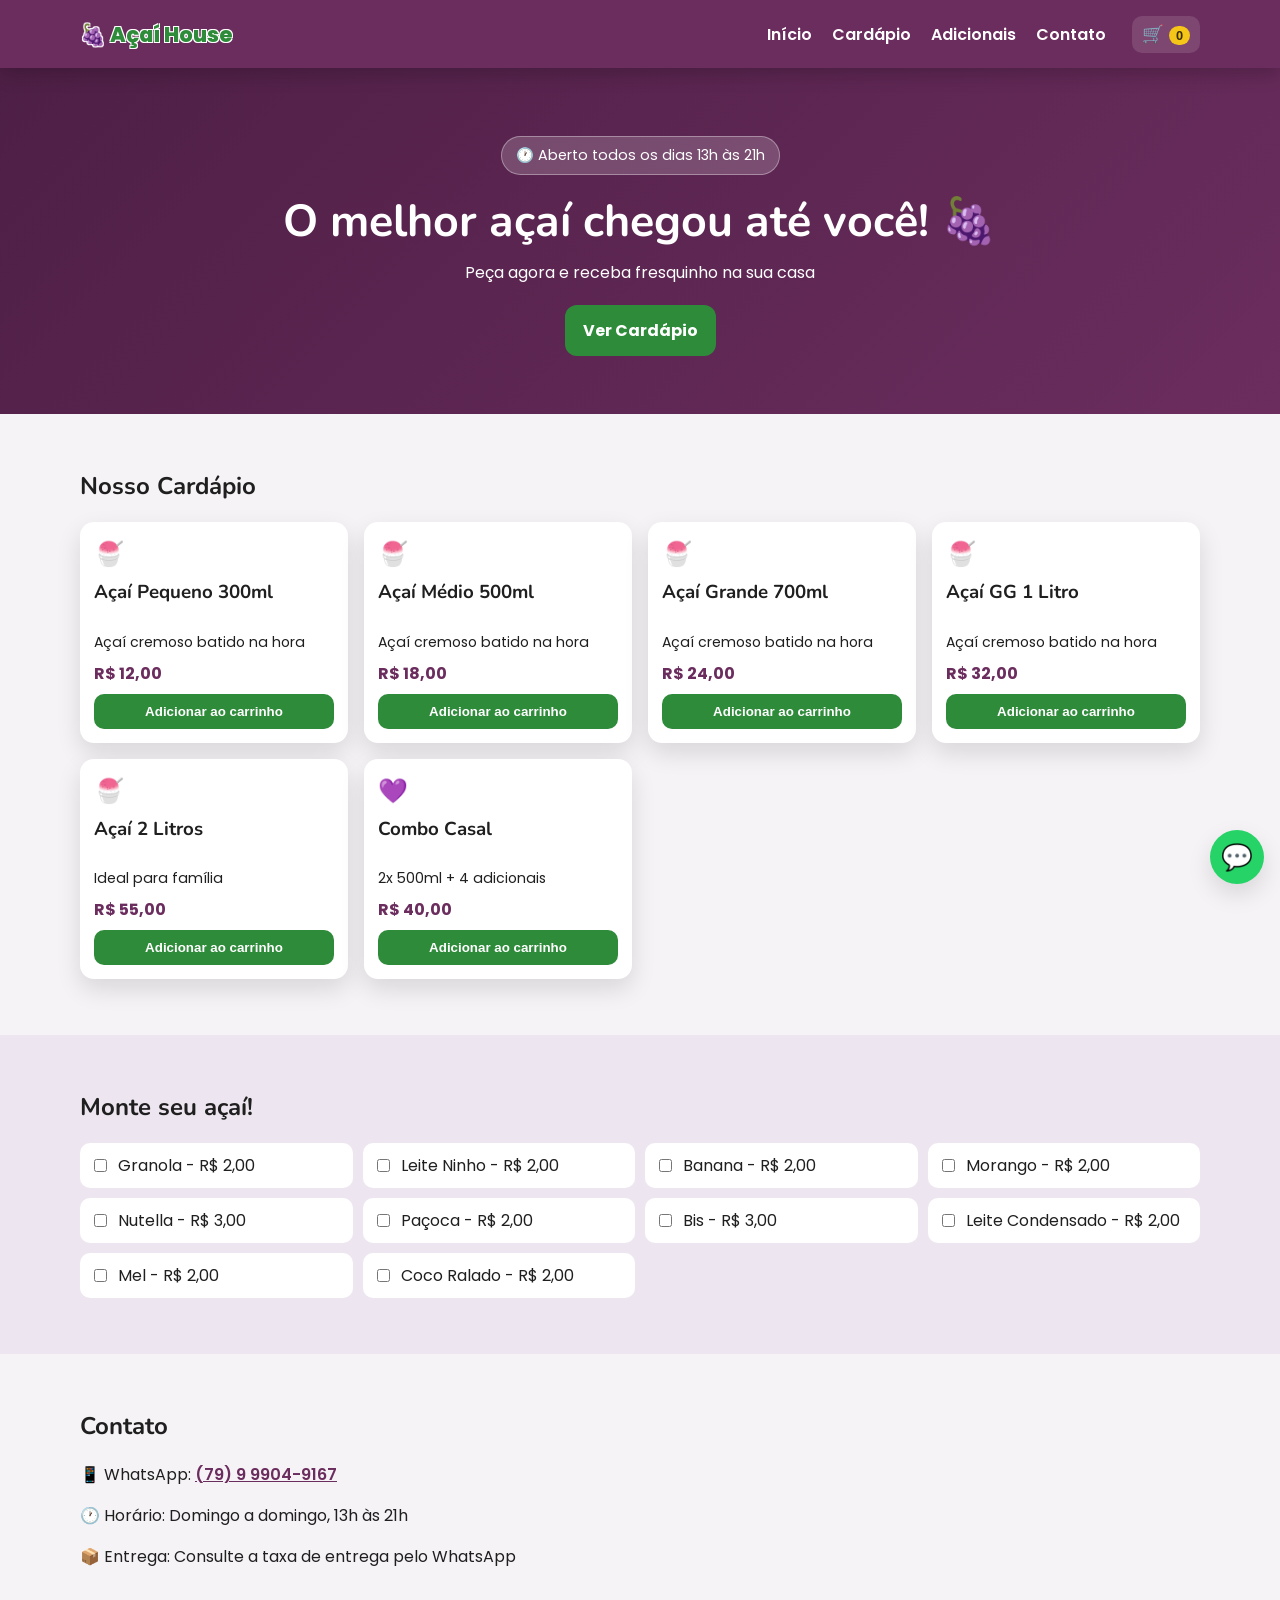
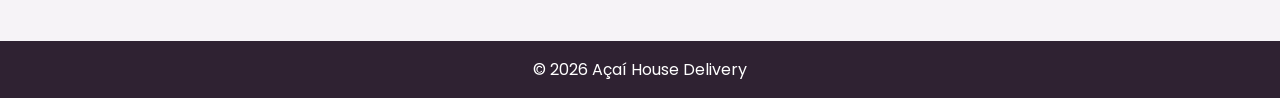
==== index.html @ a1fa8d66 "feat: criar site delivery completo da Açaí House Agent-Logs-Url: https://github.com/ejsnasc-tech/a-a" ====
<!DOCTYPE html>
<html lang="pt-BR">
  <head>
    <meta charset="UTF-8" />
    <meta name="viewport" content="width=device-width, initial-scale=1.0" />
    <title>Açaí House Delivery</title>
    <meta
      name="description"
      content="Peça seu açaí na Açaí House Delivery e receba fresquinho na sua casa."
    />
    <link rel="preconnect" href="https://fonts.googleapis.com" />
    <link rel="preconnect" href="https://fonts.gstatic.com" crossorigin />
    <link
      href="https://fonts.googleapis.com/css2?family=Nunito:wght@700;800&family=Poppins:wght@400;500;600;700&display=swap"
      rel="stylesheet"
    />
    <link rel="stylesheet" href="css/style.css" />
  </head>
  <body>
    <header class="site-header">
      <div class="container header-content">
        <a class="logo" href="#inicio">🍇 Açaí House</a>
        <button class="menu-toggle" id="menuToggle" aria-label="Abrir menu">☰</button>
        <nav class="nav" id="mainNav">
          <a href="#inicio">Início</a>
          <a href="#cardapio">Cardápio</a>
          <a href="#adicionais">Adicionais</a>
          <a href="#contato">Contato</a>
        </nav>
        <button class="cart-trigger" id="openCart" aria-label="Abrir carrinho">
          🛒 <span id="cartCount">0</span>
        </button>
      </div>
    </header>

    <main>
      <section class="hero" id="inicio">
        <div class="container hero-content">
          <span class="badge">🕐 Aberto todos os dias 13h às 21h</span>
          <h1>O melhor açaí chegou até você! 🍇</h1>
          <p>Peça agora e receba fresquinho na sua casa</p>
          <a href="#cardapio" class="btn btn-cta">Ver Cardápio</a>
        </div>
      </section>

      <section class="section" id="cardapio">
        <div class="container">
          <h2>Nosso Cardápio</h2>
          <div class="product-grid" id="productGrid"></div>
        </div>
      </section>

      <section class="section extras-section" id="adicionais">
        <div class="container">
          <h2>Monte seu açaí!</h2>
          <div class="extras-grid" id="extrasGrid"></div>
        </div>
      </section>

      <section class="section contact" id="contato">
        <div class="container">
          <h2>Contato</h2>
          <p>📱 WhatsApp: <a href="https://wa.me/5579999049167" target="_blank" rel="noopener">(79) 9 9904-9167</a></p>
          <p>🕐 Horário: Domingo a domingo, 13h às 21h</p>
          <p>📦 Entrega: Consulte a taxa de entrega pelo WhatsApp</p>
        </div>
      </section>
    </main>

    <footer class="site-footer">© 2026 Açaí House Delivery</footer>

    <a
      class="whatsapp-float"
      href="https://wa.me/5579999049167"
      target="_blank"
      rel="noopener"
      aria-label="Falar no WhatsApp"
      >💬</a
    >

    <div class="cart-overlay" id="cartOverlay"></div>
    <aside class="cart-drawer" id="cartDrawer" aria-label="Carrinho de compras">
      <div class="cart-header">
        <h3>Seu carrinho</h3>
        <button id="closeCart" aria-label="Fechar carrinho">✕</button>
      </div>
      <div class="cart-items" id="cartItems"></div>
      <div class="cart-footer">
        <p class="cart-total">Total: <strong id="cartTotal">R$ 0,00</strong></p>
        <label for="orderNotes">Observações do pedido</label>
        <textarea id="orderNotes" rows="3" placeholder="Ex: sem granola"></textarea>
        <button class="btn btn-cta" id="orderButton">Fazer Pedido pelo WhatsApp</button>
      </div>
    </aside>

    <script src="js/cart.js"></script>
  </body>
</html>
---- css/style.css ----
:root {
  --purple: #6b2d5e;
  --green: #2e8b3a;
  --gold: #f5c518;
  --white: #ffffff;
  --bg: #f6f3f7;
  --text: #1f1f1f;
  --radius: 14px;
  --shadow: 0 10px 24px rgba(0, 0, 0, 0.12);
}

* {
  box-sizing: border-box;
}

html {
  scroll-behavior: smooth;
}

body {
  margin: 0;
  font-family: "Poppins", sans-serif;
  color: var(--text);
  background: var(--bg);
}

h1,
h2,
h3 {
  font-family: "Nunito", sans-serif;
  margin-top: 0;
}

.container {
  width: min(1120px, 92%);
  margin: 0 auto;
}

.site-header {
  position: fixed;
  inset: 0 0 auto;
  z-index: 1000;
  background: var(--purple);
  box-shadow: 0 6px 18px rgba(0, 0, 0, 0.2);
}

.header-content {
  min-height: 68px;
  display: flex;
  align-items: center;
  gap: 12px;
}

.logo {
  color: var(--green);
  text-decoration: none;
  font-weight: 800;
  font-size: 1.3rem;
  text-shadow: -1px -1px 0 var(--white), 1px -1px 0 var(--white), -1px 1px 0 var(--white),
    1px 1px 0 var(--white);
}

.menu-toggle,
.cart-trigger,
#closeCart {
  border: 0;
  border-radius: 10px;
  background: transparent;
  color: var(--white);
  font-size: 1.1rem;
  cursor: pointer;
}

.menu-toggle {
  margin-left: auto;
}

.nav {
  position: absolute;
  left: 0;
  right: 0;
  top: 100%;
  background: var(--purple);
  display: none;
  flex-direction: column;
  padding: 10px 4%;
  gap: 10px;
}

.nav.open {
  display: flex;
}

.nav a {
  color: var(--white);
  text-decoration: none;
  font-weight: 600;
}

.cart-trigger {
  margin-left: 8px;
  background: rgba(255, 255, 255, 0.12);
  padding: 8px 10px;
}

#cartCount {
  background: var(--gold);
  color: #3a2c00;
  border-radius: 999px;
  padding: 2px 7px;
  font-size: 0.8rem;
  font-weight: 700;
}

#cartCount.bump {
  animation: bump 0.3s ease;
}

main {
  padding-top: 68px;
}

.hero {
  background: linear-gradient(135deg, #4e1f46, var(--purple));
  color: var(--white);
  padding: 68px 0 58px;
}

.hero-content {
  text-align: center;
}

.badge {
  display: inline-block;
  background: rgba(255, 255, 255, 0.18);
  border: 1px solid rgba(255, 255, 255, 0.35);
  border-radius: 999px;
  padding: 8px 14px;
  font-size: 0.9rem;
}

.hero h1 {
  font-size: clamp(1.9rem, 5vw, 2.8rem);
  margin: 16px 0 8px;
}

.hero p {
  margin: 0 0 20px;
}

.btn {
  border: 0;
  border-radius: 12px;
  font-weight: 700;
  text-decoration: none;
  cursor: pointer;
}

.btn-cta {
  background: var(--green);
  color: var(--white);
  display: inline-block;
  padding: 13px 18px;
  transition: transform 0.2s ease, filter 0.2s ease;
}

.btn-cta:hover {
  transform: translateY(-2px);
  filter: brightness(1.08);
}

.section {
  padding: 56px 0;
}

.section h2 {
  margin-bottom: 20px;
}

.product-grid {
  display: grid;
  grid-template-columns: repeat(2, minmax(0, 1fr));
  gap: 12px;
}

.product-card {
  background: var(--white);
  border-radius: var(--radius);
  box-shadow: var(--shadow);
  padding: 14px;
  display: grid;
  gap: 8px;
  transition: transform 0.25s ease;
}

.product-card:hover {
  transform: translateY(-4px);
}

.product-emoji {
  font-size: 1.5rem;
}

.product-card p {
  margin: 0;
  font-size: 0.88rem;
}

.product-price {
  font-weight: 700;
  color: var(--purple);
}

.add-btn {
  width: 100%;
  padding: 10px;
  background: var(--green);
  color: var(--white);
  border: 0;
  border-radius: 10px;
  font-weight: 700;
  cursor: pointer;
}

.add-btn.added {
  animation: pulse 0.35s ease;
}

.extras-section {
  background: #ede5ef;
}

.extras-grid {
  display: grid;
  grid-template-columns: repeat(2, minmax(0, 1fr));
  gap: 10px;
}

.extra-item {
  display: flex;
  align-items: center;
  gap: 8px;
  background: var(--white);
  border-radius: 10px;
  padding: 10px;
}

.extra-item input {
  accent-color: var(--green);
}

.contact a {
  color: var(--purple);
  font-weight: 600;
}

.site-footer {
  text-align: center;
  background: #2f2232;
  color: var(--white);
  padding: 16px;
}

.whatsapp-float {
  position: fixed;
  right: 16px;
  bottom: 16px;
  width: 54px;
  height: 54px;
  border-radius: 50%;
  background: #25d366;
  color: var(--white);
  text-decoration: none;
  display: grid;
  place-content: center;
  font-size: 1.6rem;
  box-shadow: var(--shadow);
  z-index: 900;
}

.cart-overlay {
  position: fixed;
  inset: 0;
  background: rgba(0, 0, 0, 0.45);
  opacity: 0;
  visibility: hidden;
  transition: opacity 0.3s ease;
  z-index: 1100;
}

.cart-drawer {
  position: fixed;
  top: 0;
  right: 0;
  height: 100vh;
  width: min(420px, 92vw);
  background: var(--white);
  transform: translateX(100%);
  transition: transform 0.32s ease;
  z-index: 1200;
  display: grid;
  grid-template-rows: auto 1fr auto;
}

.cart-drawer.open {
  transform: translateX(0);
}

.cart-overlay.open {
  opacity: 1;
  visibility: visible;
}

.cart-header {
  display: flex;
  justify-content: space-between;
  align-items: center;
  background: var(--purple);
  color: var(--white);
  padding: 14px;
}

#closeCart {
  padding: 6px;
}

.cart-items {
  padding: 12px;
  overflow: auto;
  display: grid;
  gap: 8px;
}

.cart-item {
  border: 1px solid #e4dde7;
  border-radius: 10px;
  padding: 10px;
}

.cart-item-head {
  display: flex;
  justify-content: space-between;
  gap: 8px;
}

.item-controls {
  display: flex;
  align-items: center;
  gap: 8px;
  margin-top: 8px;
}

.item-controls button,
.remove-btn {
  border: 0;
  border-radius: 8px;
  background: #efeff3;
  padding: 4px 8px;
  cursor: pointer;
}

.remove-btn {
  color: #8a1128;
}

.cart-footer {
  border-top: 1px solid #ece7ef;
  padding: 12px;
  display: grid;
  gap: 10px;
}

.cart-footer label {
  font-size: 0.9rem;
  font-weight: 600;
}

.cart-footer textarea {
  width: 100%;
  border: 1px solid #d8cbdc;
  border-radius: 10px;
  padding: 10px;
  font-family: inherit;
}

.empty-cart {
  color: #605468;
}

@keyframes pulse {
  0% {
    transform: scale(1);
  }
  50% {
    transform: scale(1.05);
  }
  100% {
    transform: scale(1);
  }
}

@keyframes bump {
  0%,
  100% {
    transform: scale(1);
  }
  50% {
    transform: scale(1.18);
  }
}

@media (min-width: 768px) {
  .menu-toggle {
    display: none;
  }

  .nav {
    position: static;
    display: flex;
    flex-direction: row;
    gap: 20px;
    margin-left: auto;
    padding: 0;
    background: transparent;
  }

  .cart-trigger {
    margin-left: 14px;
  }

  .product-grid {
    grid-template-columns: repeat(3, minmax(0, 1fr));
    gap: 16px;
  }

  .extras-grid {
    grid-template-columns: repeat(4, minmax(0, 1fr));
  }
}

@media (min-width: 1024px) {
  .product-grid {
    grid-template-columns: repeat(4, minmax(0, 1fr));
  }
}
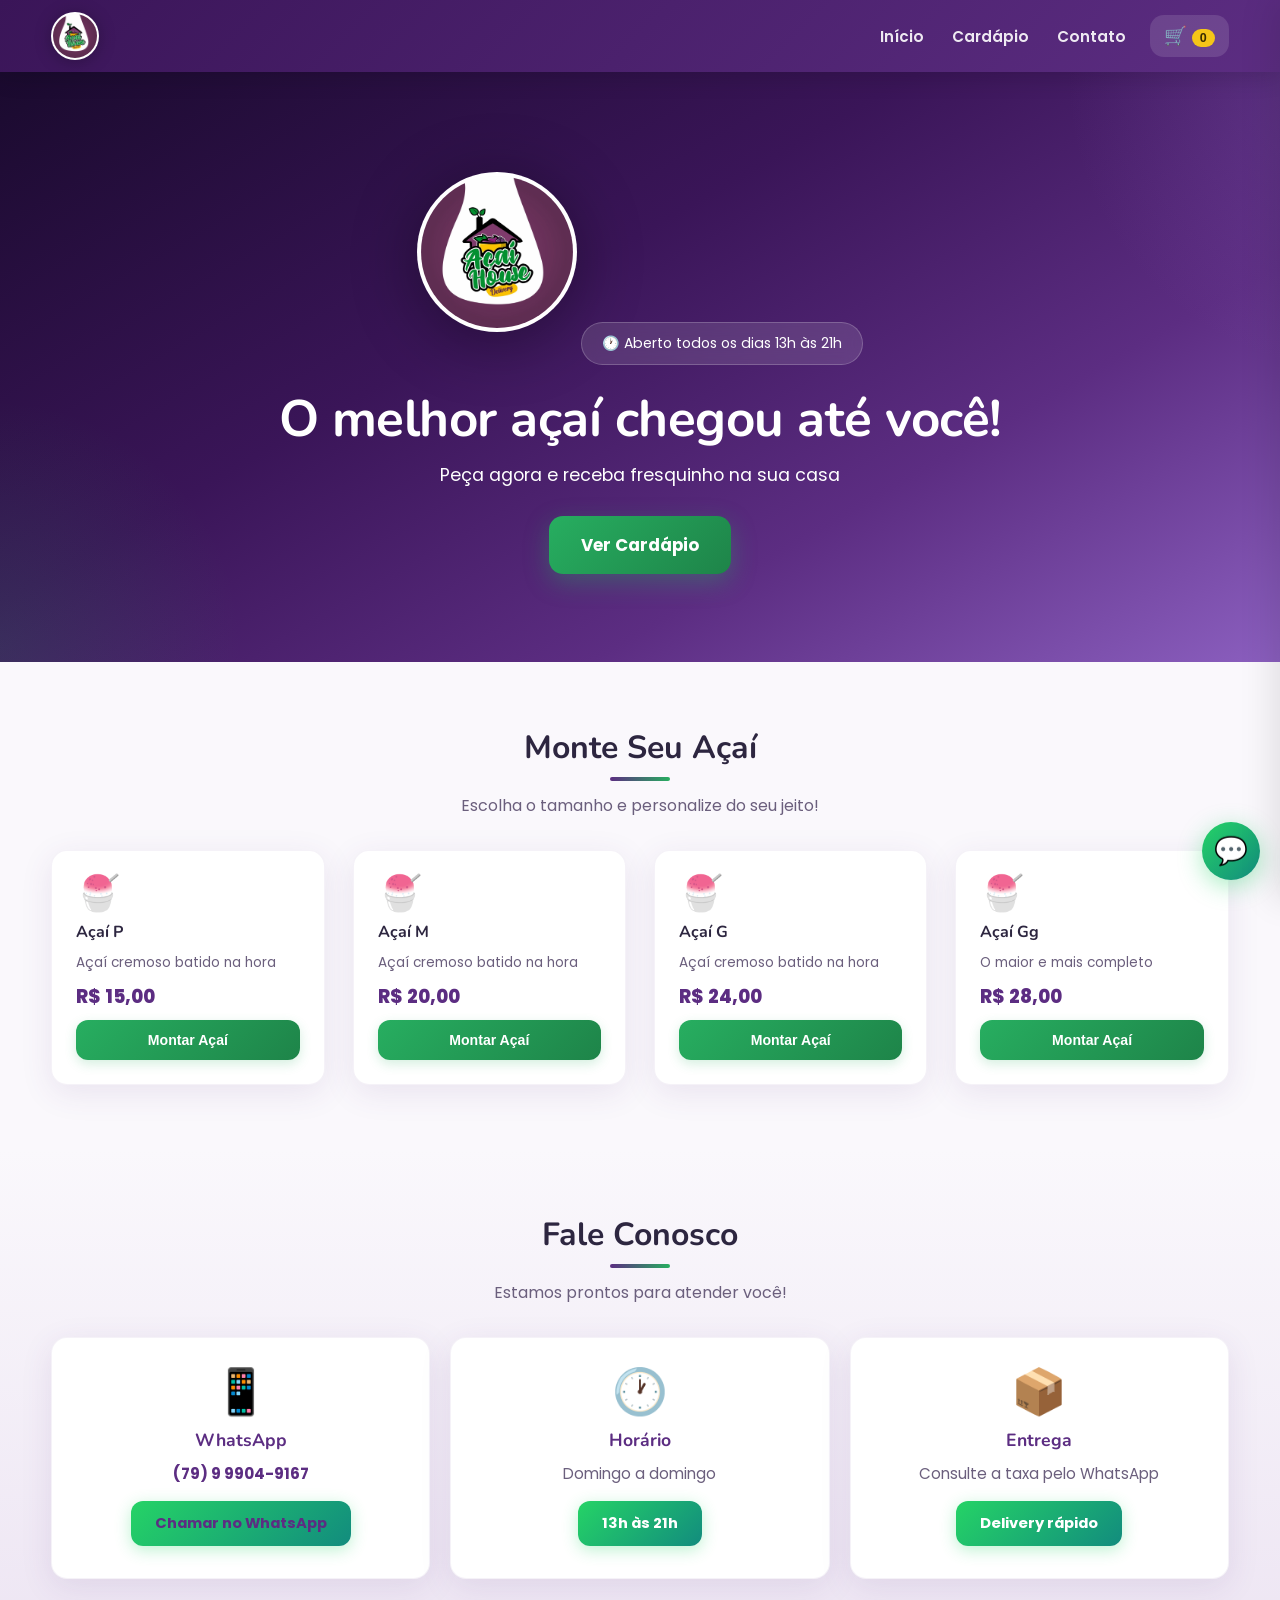
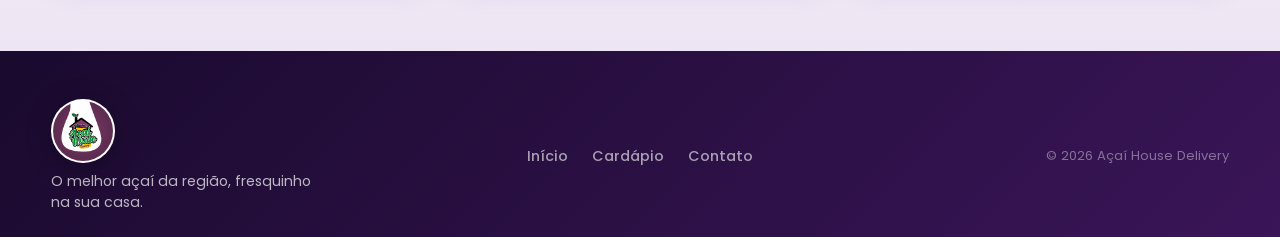
==== commit 30d7df25: "melhorias" ====
--- a/index.html
+++ b/index.html
@@ -19,12 +19,11 @@
   <body>
     <header class="site-header">
       <div class="container header-content">
-        <a class="logo" href="#inicio">🍇 Açaí House</a>
+        <a class="logo" href="#inicio"><img src="img/logo.jpg" alt="Açaí House Delivery" class="logo-img" /></a>
         <button class="menu-toggle" id="menuToggle" aria-label="Abrir menu">☰</button>
         <nav class="nav" id="mainNav">
           <a href="#inicio">Início</a>
           <a href="#cardapio">Cardápio</a>
-          <a href="#adicionais">Adicionais</a>
           <a href="#contato">Contato</a>
         </nav>
         <button class="cart-trigger" id="openCart" aria-label="Abrir carrinho">
@@ -36,8 +35,9 @@
     <main>
       <section class="hero" id="inicio">
         <div class="container hero-content">
-          <span class="badge">🕐 Aberto todos os dias 13h às 21h</span>
-          <h1>O melhor açaí chegou até você! 🍇</h1>
+          <img src="img/logo.jpg" alt="Açaí House Delivery" class="hero-logo" />
+          <span class="badge" id="heroBadge">🕐 Aberto todos os dias 13h às 21h</span>
+          <h1>O melhor açaí chegou até você!</h1>
           <p>Peça agora e receba fresquinho na sua casa</p>
           <a href="#cardapio" class="btn btn-cta">Ver Cardápio</a>
         </div>
@@ -45,32 +45,59 @@
 
       <section class="section" id="cardapio">
         <div class="container">
-          <h2>Nosso Cardápio</h2>
+          <h2>Monte Seu Açaí</h2>
+          <p class="section-subtitle">Escolha o tamanho e personalize do seu jeito!</p>
           <div class="product-grid" id="productGrid"></div>
-        </div>
-      </section>
-
-      <section class="section extras-section" id="adicionais">
-        <div class="container">
-          <h2>Monte seu açaí!</h2>
-          <div class="extras-grid" id="extrasGrid"></div>
         </div>
       </section>
 
       <section class="section contact" id="contato">
         <div class="container">
-          <h2>Contato</h2>
-          <p>📱 WhatsApp: <a href="https://wa.me/5579999049167" target="_blank" rel="noopener">(79) 9 9904-9167</a></p>
-          <p>🕐 Horário: Domingo a domingo, 13h às 21h</p>
-          <p>📦 Entrega: Consulte a taxa de entrega pelo WhatsApp</p>
+          <h2>Fale Conosco</h2>
+          <p class="section-subtitle">Estamos prontos para atender você!</p>
+
+          <div class="contact-grid">
+            <div class="contact-card">
+              <div class="contact-icon">📱</div>
+              <h3>WhatsApp</h3>
+              <p id="contactWhatsapp"><a href="https://wa.me/5579999049167" target="_blank" rel="noopener">(79) 9 9904-9167</a></p>
+              <a href="https://wa.me/5579999049167" target="_blank" rel="noopener" class="btn btn-whatsapp" id="contactWaBtn">Chamar no WhatsApp</a>
+            </div>
+            <div class="contact-card">
+              <div class="contact-icon">🕐</div>
+              <h3>Horário</h3>
+              <p id="contactHorario">Domingo a domingo</p>
+              <span class="contact-highlight" id="contactHorarioHora">13h às 21h</span>
+            </div>
+            <div class="contact-card">
+              <div class="contact-icon">📦</div>
+              <h3>Entrega</h3>
+              <p>Consulte a taxa pelo WhatsApp</p>
+              <span class="contact-highlight">Delivery rápido</span>
+            </div>
+          </div>
         </div>
       </section>
     </main>
 
-    <footer class="site-footer">© 2026 Açaí House Delivery</footer>
+    <footer class="site-footer">
+      <div class="container footer-content">
+        <div class="footer-brand">
+          <img src="img/logo.jpg" alt="Açaí House Delivery" class="footer-logo-img" />
+          <p>O melhor açaí da região, fresquinho na sua casa.</p>
+        </div>
+        <div class="footer-links">
+          <a href="#inicio">Início</a>
+          <a href="#cardapio">Cardápio</a>
+          <a href="#contato">Contato</a>
+        </div>
+        <div class="footer-copy">© 2026 Açaí House Delivery</div>
+      </div>
+    </footer>
 
     <a
       class="whatsapp-float"
+      id="whatsappFloat"
       href="https://wa.me/5579999049167"
       target="_blank"
       rel="noopener"
@@ -79,6 +106,21 @@
     >
 
     <div class="cart-overlay" id="cartOverlay"></div>
+
+    <!-- Modal de Personalização -->
+    <div class="custom-overlay" id="customOverlay"></div>
+    <div class="custom-modal" id="customModal">
+      <div class="modal-header">
+        <h3 id="modalTitle">Montar Açaí</h3>
+        <button id="modalClose" aria-label="Fechar">✕</button>
+      </div>
+      <div class="modal-body" id="modalBody"></div>
+      <div class="modal-footer">
+        <p class="modal-total-line">Total: <strong id="modalTotal">R$ 0,00</strong></p>
+        <button class="btn btn-cta modal-add-btn" id="modalAddBtn">Adicionar ao Carrinho</button>
+      </div>
+    </div>
+
     <aside class="cart-drawer" id="cartDrawer" aria-label="Carrinho de compras">
       <div class="cart-header">
         <h3>Seu carrinho</h3>
--- a/css/style.css
+++ b/css/style.css
@@ -1,12 +1,19 @@
 :root {
-  --purple: #6b2d5e;
-  --green: #2e8b3a;
+  --purple: #5c2d82;
+  --purple-dark: #3a1558;
+  --purple-light: #8b5fbf;
+  --green: #27ae60;
+  --green-dark: #1e8449;
   --gold: #f5c518;
   --white: #ffffff;
-  --bg: #f6f3f7;
-  --text: #1f1f1f;
-  --radius: 14px;
-  --shadow: 0 10px 24px rgba(0, 0, 0, 0.12);
+  --bg: #faf8fc;
+  --text: #2d2640;
+  --text-light: #6b5f7d;
+  --radius: 16px;
+  --radius-lg: 24px;
+  --shadow: 0 8px 32px rgba(92, 45, 130, 0.10);
+  --shadow-hover: 0 16px 48px rgba(92, 45, 130, 0.18);
+  --transition: 0.3s cubic-bezier(0.4, 0, 0.2, 1);
 }
 
 * {
@@ -22,53 +29,72 @@
   font-family: "Poppins", sans-serif;
   color: var(--text);
   background: var(--bg);
-}
-
-h1,
-h2,
-h3 {
+  -webkit-font-smoothing: antialiased;
+}
+
+h1, h2, h3 {
   font-family: "Nunito", sans-serif;
   margin-top: 0;
 }
 
 .container {
-  width: min(1120px, 92%);
+  width: min(1200px, 92%);
   margin: 0 auto;
 }
 
+/* ═══════════════ HEADER ═══════════════ */
 .site-header {
   position: fixed;
   inset: 0 0 auto;
   z-index: 1000;
-  background: var(--purple);
-  box-shadow: 0 6px 18px rgba(0, 0, 0, 0.2);
+  background: linear-gradient(135deg, var(--purple-dark), var(--purple));
+  backdrop-filter: blur(12px);
+  box-shadow: 0 4px 24px rgba(0, 0, 0, 0.15);
 }
 
 .header-content {
-  min-height: 68px;
-  display: flex;
-  align-items: center;
-  gap: 12px;
+  min-height: 72px;
+  display: flex;
+  align-items: center;
+  gap: 16px;
 }
 
 .logo {
-  color: var(--green);
   text-decoration: none;
-  font-weight: 800;
-  font-size: 1.3rem;
-  text-shadow: -1px -1px 0 var(--white), 1px -1px 0 var(--white), -1px 1px 0 var(--white),
-    1px 1px 0 var(--white);
+  display: flex;
+  align-items: center;
+}
+
+.logo-img {
+  height: 48px;
+  width: 48px;
+  border-radius: 50%;
+  object-fit: cover;
+  filter: drop-shadow(0 2px 8px rgba(0,0,0,0.25));
+  transition: transform var(--transition);
+  background: white;
+  padding: 2px;
+}
+
+.logo-img:hover {
+  transform: scale(1.08);
 }
 
 .menu-toggle,
 .cart-trigger,
 #closeCart {
   border: 0;
-  border-radius: 10px;
+  border-radius: 12px;
   background: transparent;
   color: var(--white);
-  font-size: 1.1rem;
+  font-size: 1.15rem;
   cursor: pointer;
+  transition: background var(--transition);
+}
+
+.menu-toggle:hover,
+.cart-trigger:hover {
+  background: rgba(255, 255, 255, 0.15);
 }
 
 .menu-toggle {
@@ -80,11 +106,12 @@
   left: 0;
   right: 0;
   top: 100%;
-  background: var(--purple);
+  background: var(--purple-dark);
   display: none;
   flex-direction: column;
-  padding: 10px 4%;
-  gap: 10px;
+  padding: 16px 4%;
+  gap: 12px;
+  border-top: 1px solid rgba(255, 255, 255, 0.1);
 }
 
 .nav.open {
@@ -92,23 +119,32 @@
 }
 
 .nav a {
-  color: var(--white);
+  color: rgba(255, 255, 255, 0.9);
   text-decoration: none;
   font-weight: 600;
+  font-size: 0.95rem;
+  padding: 8px 0;
+  transition: color var(--transition);
+}
+
+.nav a:hover {
+  color: var(--gold);
 }
 
 .cart-trigger {
   margin-left: 8px;
   background: rgba(255, 255, 255, 0.12);
-  padding: 8px 10px;
+  padding: 10px 14px;
+  border-radius: 14px;
+  transition: all var(--transition);
 }
 
 #cartCount {
   background: var(--gold);
   color: #3a2c00;
   border-radius: 999px;
-  padding: 2px 7px;
-  font-size: 0.8rem;
+  padding: 2px 8px;
+  font-size: 0.78rem;
   font-weight: 700;
 }
 
@@ -117,174 +153,433 @@
 }
 
 main {
-  padding-top: 68px;
-}
-
+  padding-top: 72px;
+}
+
+/* ═══════════════ HERO ═══════════════ */
 .hero {
-  background: linear-gradient(135deg, #4e1f46, var(--purple));
-  color: var(--white);
-  padding: 68px 0 58px;
+  background: linear-gradient(150deg, #1a0a2e 0%, var(--purple-dark) 40%, var(--purple) 70%, var(--purple-light) 100%);
+  color: var(--white);
+  padding: 80px 0 72px;
+  position: relative;
+  overflow: hidden;
+}
+
+.hero::before {
+  content: '';
+  position: absolute;
+  top: -50%;
+  right: -30%;
+  width: 600px;
+  height: 600px;
+  background: radial-gradient(circle, rgba(139, 95, 191, 0.3) 0%, transparent 70%);
+  border-radius: 50%;
+  pointer-events: none;
+}
+
+.hero::after {
+  content: '';
+  position: absolute;
+  bottom: -40%;
+  left: -20%;
+  width: 500px;
+  height: 500px;
+  background: radial-gradient(circle, rgba(39, 174, 96, 0.15) 0%, transparent 70%);
+  border-radius: 50%;
+  pointer-events: none;
 }
 
 .hero-content {
   text-align: center;
+  position: relative;
+  z-index: 1;
+}
+
+.hero-logo {
+  width: 160px;
+  height: auto;
+  border-radius: 50%;
+  filter: drop-shadow(0 8px 32px rgba(0,0,0,0.35));
+  animation: fadeInDown 0.6s ease;
+  margin-bottom: 16px;
+  background: white;
+  padding: 4px;
+  object-fit: cover;
 }
 
 .badge {
-  display: inline-block;
-  background: rgba(255, 255, 255, 0.18);
-  border: 1px solid rgba(255, 255, 255, 0.35);
+  display: inline-flex;
+  align-items: center;
+  gap: 6px;
+  background: rgba(255, 255, 255, 0.12);
+  border: 1px solid rgba(255, 255, 255, 0.2);
   border-radius: 999px;
-  padding: 8px 14px;
-  font-size: 0.9rem;
+  padding: 10px 20px;
+  font-size: 0.88rem;
+  backdrop-filter: blur(8px);
+  animation: fadeInDown 0.6s ease;
 }
 
 .hero h1 {
-  font-size: clamp(1.9rem, 5vw, 2.8rem);
-  margin: 16px 0 8px;
+  font-size: clamp(2rem, 5.5vw, 3.2rem);
+  margin: 24px 0 12px;
+  line-height: 1.2;
+  letter-spacing: -0.5px;
+  animation: fadeInUp 0.7s ease 0.1s both;
 }
 
 .hero p {
-  margin: 0 0 20px;
+  margin: 0 0 28px;
+  font-size: 1.1rem;
+  opacity: 0.9;
+  animation: fadeInUp 0.7s ease 0.2s both;
 }
 
 .btn {
   border: 0;
-  border-radius: 12px;
+  border-radius: 14px;
   font-weight: 700;
   text-decoration: none;
   cursor: pointer;
+  font-size: 1rem;
 }
 
 .btn-cta {
-  background: var(--green);
-  color: var(--white);
-  display: inline-block;
-  padding: 13px 18px;
-  transition: transform 0.2s ease, filter 0.2s ease;
+  background: linear-gradient(135deg, var(--green), var(--green-dark));
+  color: var(--white);
+  display: inline-flex;
+  align-items: center;
+  gap: 8px;
+  padding: 16px 32px;
+  font-size: 1.05rem;
+  box-shadow: 0 8px 24px rgba(39, 174, 96, 0.35);
+  transition: all var(--transition);
+  animation: fadeInUp 0.7s ease 0.3s both;
 }
 
 .btn-cta:hover {
-  transform: translateY(-2px);
-  filter: brightness(1.08);
-}
-
+  transform: translateY(-3px);
+  box-shadow: 0 12px 32px rgba(39, 174, 96, 0.45);
+  filter: brightness(1.06);
+}
+
+/* ═══════════════ SECTIONS ═══════════════ */
 .section {
-  padding: 56px 0;
+  padding: 64px 0;
 }
 
 .section h2 {
-  margin-bottom: 20px;
-}
-
+  margin-bottom: 32px;
+  font-size: clamp(1.6rem, 3vw, 2rem);
+  text-align: center;
+  position: relative;
+  padding-bottom: 12px;
+}
+
+.section h2::after {
+  content: '';
+  position: absolute;
+  bottom: 0;
+  left: 50%;
+  transform: translateX(-50%);
+  width: 60px;
+  height: 4px;
+  background: linear-gradient(90deg, var(--purple), var(--green));
+  border-radius: 4px;
+}
+
+/* ═══════════════ PRODUCT GRID ═══════════════ */
 .product-grid {
   display: grid;
   grid-template-columns: repeat(2, minmax(0, 1fr));
-  gap: 12px;
+  gap: 16px;
 }
 
 .product-card {
   background: var(--white);
   border-radius: var(--radius);
   box-shadow: var(--shadow);
-  padding: 14px;
-  display: grid;
-  gap: 8px;
-  transition: transform 0.25s ease;
+  padding: 20px;
+  display: flex;
+  flex-direction: column;
+  gap: 10px;
+  transition: all var(--transition);
+  border: 1px solid rgba(92, 45, 130, 0.06);
+  position: relative;
+  overflow: hidden;
+}
+
+.product-card::before {
+  content: '';
+  position: absolute;
+  top: 0;
+  left: 0;
+  right: 0;
+  height: 4px;
+  background: linear-gradient(90deg, var(--purple), var(--purple-light));
+  opacity: 0;
+  transition: opacity var(--transition);
 }
 
 .product-card:hover {
-  transform: translateY(-4px);
+  transform: translateY(-6px);
+  box-shadow: var(--shadow-hover);
+}
+
+.product-card:hover::before {
+  opacity: 1;
 }
 
 .product-emoji {
-  font-size: 1.5rem;
+  font-size: 2.2rem;
+  line-height: 1;
+}
+
+.product-card h3 {
+  font-size: 1rem;
+  margin: 0;
+  color: var(--text);
 }
 
 .product-card p {
   margin: 0;
-  font-size: 0.88rem;
+  font-size: 0.85rem;
+  color: var(--text-light);
 }
 
 .product-price {
-  font-weight: 700;
+  font-weight: 800;
+  font-size: 1.15rem;
   color: var(--purple);
+  margin-top: auto;
 }
 
 .add-btn {
   width: 100%;
-  padding: 10px;
-  background: var(--green);
+  padding: 12px;
+  background: linear-gradient(135deg, var(--green), var(--green-dark));
   color: var(--white);
   border: 0;
-  border-radius: 10px;
+  border-radius: 12px;
   font-weight: 700;
+  font-size: 0.88rem;
   cursor: pointer;
+  transition: all var(--transition);
+  box-shadow: 0 4px 12px rgba(39, 174, 96, 0.2);
+}
+
+.add-btn:hover {
+  box-shadow: 0 6px 20px rgba(39, 174, 96, 0.35);
+  transform: translateY(-1px);
 }
 
 .add-btn.added {
   animation: pulse 0.35s ease;
 }
 
-.extras-section {
-  background: #ede5ef;
-}
-
-.extras-grid {
-  display: grid;
-  grid-template-columns: repeat(2, minmax(0, 1fr));
+/* ═══════════════ CONTACT ═══════════════ */
+.contact {
+  background: linear-gradient(180deg, var(--bg) 0%, #ede5f3 100%);
+  padding-bottom: 72px;
+}
+
+.contact .container {
+  max-width: 100%;
+}
+
+.contact-grid {
+  display: grid;
+  grid-template-columns: 1fr;
+  gap: 20px;
+  margin-top: 8px;
+}
+
+.contact-card {
+  background: var(--white);
+  border-radius: var(--radius);
+  padding: 32px 24px;
+  text-align: center;
+  box-shadow: var(--shadow);
+  display: flex;
+  flex-direction: column;
+  align-items: center;
   gap: 10px;
-}
-
-.extra-item {
-  display: flex;
+  transition: all var(--transition);
+  border: 1px solid rgba(92, 45, 130, 0.06);
+}
+
+.contact-card:hover {
+  transform: translateY(-4px);
+  box-shadow: var(--shadow-hover);
+}
+
+.contact-icon {
+  font-size: 2.8rem;
+  line-height: 1;
+  margin-bottom: 4px;
+}
+
+.contact-card h3 {
+  margin: 0;
+  font-size: 1.1rem;
+  color: var(--purple);
+}
+
+.contact-card p {
+  margin: 0;
+  color: var(--text-light);
+  font-size: 0.95rem;
+}
+
+.contact-card a {
+  color: var(--purple);
+  font-weight: 700;
+  text-decoration: none;
+  transition: color var(--transition);
+}
+
+.contact-card a:hover {
+  color: var(--green);
+}
+
+.contact-highlight {
+  display: inline-flex;
   align-items: center;
   gap: 8px;
-  background: var(--white);
-  border-radius: 10px;
-  padding: 10px;
-}
-
-.extra-item input {
-  accent-color: var(--green);
-}
-
-.contact a {
-  color: var(--purple);
-  font-weight: 600;
-}
-
+  background: linear-gradient(135deg, #25d366, #128c7e);
+  color: var(--white);
+  font-weight: 700;
+  font-size: 0.92rem;
+  padding: 12px 24px;
+  border-radius: 12px;
+  margin-top: 6px;
+  box-shadow: 0 4px 16px rgba(37, 211, 102, 0.3);
+  transition: all var(--transition);
+}
+
+.contact-highlight:hover {
+  transform: translateY(-2px);
+  box-shadow: 0 8px 24px rgba(37, 211, 102, 0.45);
+}
+
+.btn-whatsapp {
+  display: inline-flex;
+  align-items: center;
+  gap: 8px;
+  background: linear-gradient(135deg, #25d366, #128c7e);
+  color: var(--white);
+  font-weight: 700;
+  font-size: 0.92rem;
+  padding: 12px 24px;
+  border-radius: 12px;
+  text-decoration: none;
+  margin-top: 6px;
+  box-shadow: 0 4px 16px rgba(37, 211, 102, 0.3);
+  transition: all var(--transition);
+}
+
+.btn-whatsapp:hover {
+  transform: translateY(-2px);
+  box-shadow: 0 8px 24px rgba(37, 211, 102, 0.45);
+  color: var(--white);
+}
+
+/* ═══════════════ FOOTER ═══════════════ */
 .site-footer {
+  background: linear-gradient(135deg, #1a0a2e, var(--purple-dark));
+  color: rgba(255, 255, 255, 0.7);
+  padding: 48px 0 24px;
+}
+
+.footer-content {
+  display: grid;
+  gap: 24px;
   text-align: center;
-  background: #2f2232;
-  color: var(--white);
-  padding: 16px;
-}
-
+}
+
+.footer-brand {
+  display: flex;
+  flex-direction: column;
+  align-items: center;
+  gap: 8px;
+}
+
+.footer-logo-img {
+  height: 64px;
+  width: 64px;
+  border-radius: 50%;
+  object-fit: cover;
+  filter: drop-shadow(0 4px 12px rgba(0,0,0,0.3));
+  background: white;
+  padding: 2px;
+}
+
+.footer-brand p {
+  margin: 0;
+  font-size: 0.88rem;
+  max-width: 280px;
+}
+
+.footer-links {
+  display: flex;
+  justify-content: center;
+  gap: 24px;
+  flex-wrap: wrap;
+}
+
+.footer-links a {
+  color: rgba(255, 255, 255, 0.6);
+  text-decoration: none;
+  font-weight: 500;
+  font-size: 0.9rem;
+  transition: color var(--transition);
+}
+
+.footer-links a:hover {
+  color: var(--gold);
+}
+
+.footer-copy {
+  font-size: 0.82rem;
+  padding-top: 20px;
+  border-top: 1px solid rgba(255, 255, 255, 0.08);
+  color: rgba(255, 255, 255, 0.4);
+}
+
+/* ═══════════════ WHATSAPP FLOAT ═══════════════ */
 .whatsapp-float {
   position: fixed;
-  right: 16px;
-  bottom: 16px;
-  width: 54px;
-  height: 54px;
+  right: 20px;
+  bottom: 20px;
+  width: 58px;
+  height: 58px;
   border-radius: 50%;
-  background: #25d366;
+  background: linear-gradient(135deg, #25d366, #128c7e);
   color: var(--white);
   text-decoration: none;
   display: grid;
   place-content: center;
-  font-size: 1.6rem;
-  box-shadow: var(--shadow);
+  font-size: 1.7rem;
+  box-shadow: 0 6px 24px rgba(37, 211, 102, 0.4);
   z-index: 900;
-}
-
+  transition: all var(--transition);
+  animation: floatPulse 2s infinite ease-in-out;
+}
+
+.whatsapp-float:hover {
+  transform: scale(1.1);
+  box-shadow: 0 8px 32px rgba(37, 211, 102, 0.55);
+}
+
+/* ═══════════════ CART ═══════════════ */
 .cart-overlay {
   position: fixed;
   inset: 0;
-  background: rgba(0, 0, 0, 0.45);
+  background: rgba(26, 10, 46, 0.55);
+  backdrop-filter: blur(4px);
   opacity: 0;
   visibility: hidden;
-  transition: opacity 0.3s ease;
+  transition: all var(--transition);
   z-index: 1100;
 }
 
@@ -293,13 +588,14 @@
   top: 0;
   right: 0;
   height: 100vh;
-  width: min(420px, 92vw);
+  width: min(440px, 94vw);
   background: var(--white);
   transform: translateX(100%);
-  transition: transform 0.32s ease;
+  transition: transform 0.35s cubic-bezier(0.4, 0, 0.2, 1);
   z-index: 1200;
   display: grid;
   grid-template-rows: auto 1fr auto;
+  box-shadow: -8px 0 32px rgba(0, 0, 0, 0.1);
 }
 
 .cart-drawer.open {
@@ -315,26 +611,43 @@
   display: flex;
   justify-content: space-between;
   align-items: center;
-  background: var(--purple);
-  color: var(--white);
+  background: linear-gradient(135deg, var(--purple-dark), var(--purple));
+  color: var(--white);
+  padding: 18px 20px;
+}
+
+.cart-header h3 {
+  margin: 0;
+  font-size: 1.1rem;
+}
+
+#closeCart {
+  padding: 8px;
+  font-size: 1.2rem;
+  transition: transform var(--transition);
+}
+
+#closeCart:hover {
+  transform: rotate(90deg);
+}
+
+.cart-items {
+  padding: 16px;
+  overflow: auto;
+  display: grid;
+  gap: 10px;
+  align-content: start;
+}
+
+.cart-item {
+  border: 1px solid rgba(92, 45, 130, 0.1);
+  border-radius: 14px;
   padding: 14px;
-}
-
-#closeCart {
-  padding: 6px;
-}
-
-.cart-items {
-  padding: 12px;
-  overflow: auto;
-  display: grid;
-  gap: 8px;
-}
-
-.cart-item {
-  border: 1px solid #e4dde7;
-  border-radius: 10px;
-  padding: 10px;
+  transition: background var(--transition);
+}
+
+.cart-item:hover {
+  background: #faf8fc;
 }
 
 .cart-item-head {
@@ -346,69 +659,323 @@
 .item-controls {
   display: flex;
   align-items: center;
-  gap: 8px;
-  margin-top: 8px;
+  gap: 10px;
+  margin-top: 10px;
 }
 
 .item-controls button,
 .remove-btn {
   border: 0;
-  border-radius: 8px;
-  background: #efeff3;
-  padding: 4px 8px;
+  border-radius: 10px;
+  background: #f3eef8;
+  padding: 6px 10px;
   cursor: pointer;
+  font-weight: 700;
+  transition: all var(--transition);
+}
+
+.item-controls button:hover {
+  background: var(--purple);
+  color: var(--white);
 }
 
 .remove-btn {
-  color: #8a1128;
+  color: #c0392b;
+  background: #fdf0ef;
+}
+
+.remove-btn:hover {
+  background: #c0392b;
+  color: var(--white);
 }
 
 .cart-footer {
-  border-top: 1px solid #ece7ef;
-  padding: 12px;
-  display: grid;
-  gap: 10px;
+  border-top: 1px solid rgba(92, 45, 130, 0.08);
+  padding: 16px 20px;
+  display: grid;
+  gap: 12px;
+  background: #faf8fc;
+}
+
+.cart-total {
+  font-size: 1.1rem;
 }
 
 .cart-footer label {
-  font-size: 0.9rem;
+  font-size: 0.88rem;
   font-weight: 600;
+  color: var(--text-light);
 }
 
 .cart-footer textarea {
   width: 100%;
-  border: 1px solid #d8cbdc;
+  border: 2px solid rgba(92, 45, 130, 0.12);
+  border-radius: 12px;
+  padding: 12px;
+  font-family: inherit;
+  transition: border-color var(--transition);
+  resize: vertical;
+}
+
+.cart-footer textarea:focus {
+  outline: none;
+  border-color: var(--purple-light);
+}
+
+.empty-cart {
+  color: var(--text-light);
+  text-align: center;
+  padding: 40px 0;
+}
+
+/* ═══════════════ ANIMATIONS ═══════════════ */
+@keyframes pulse {
+  0% { transform: scale(1); }
+  50% { transform: scale(1.06); }
+  100% { transform: scale(1); }
+}
+
+@keyframes bump {
+  0% { transform: scale(1); }
+  50% { transform: scale(1.3); }
+  100% { transform: scale(1); }
+}
+
+@keyframes fadeInUp {
+  from {
+    opacity: 0;
+    transform: translateY(24px);
+  }
+  to {
+    opacity: 1;
+    transform: translateY(0);
+  }
+}
+
+@keyframes fadeInDown {
+  from {
+    opacity: 0;
+    transform: translateY(-16px);
+  }
+  to {
+    opacity: 1;
+    transform: translateY(0);
+  }
+}
+
+@keyframes floatPulse {
+  0%, 100% { transform: translateY(0); }
+  50% { transform: translateY(-4px); }
+}
+
+/* ═══════════════ SECTION SUBTITLE ═══════════════ */
+.section-subtitle {
+  text-align: center;
+  color: var(--text-light);
+  margin-top: -20px;
+  margin-bottom: 32px;
+  font-size: 1rem;
+}
+
+/* ═══════════════ CUSTOMIZATION MODAL ═══════════════ */
+.custom-overlay {
+  position: fixed;
+  inset: 0;
+  background: rgba(26, 10, 46, 0.6);
+  backdrop-filter: blur(6px);
+  opacity: 0;
+  visibility: hidden;
+  transition: all var(--transition);
+  z-index: 1300;
+}
+
+.custom-overlay.open {
+  opacity: 1;
+  visibility: visible;
+}
+
+.custom-modal {
+  position: fixed;
+  top: 50%;
+  left: 50%;
+  transform: translate(-50%, -50%) scale(0.92);
+  width: min(520px, 94vw);
+  max-height: 90vh;
+  background: var(--white);
+  border-radius: var(--radius-lg);
+  z-index: 1400;
+  display: grid;
+  grid-template-rows: auto 1fr auto;
+  opacity: 0;
+  visibility: hidden;
+  transition: all 0.35s cubic-bezier(0.4, 0, 0.2, 1);
+  box-shadow: 0 24px 64px rgba(0, 0, 0, 0.25);
+}
+
+.custom-modal.open {
+  opacity: 1;
+  visibility: visible;
+  transform: translate(-50%, -50%) scale(1);
+}
+
+.modal-header {
+  display: flex;
+  justify-content: space-between;
+  align-items: center;
+  padding: 20px 24px;
+  background: linear-gradient(135deg, var(--purple-dark), var(--purple));
+  color: var(--white);
+  border-radius: var(--radius-lg) var(--radius-lg) 0 0;
+}
+
+.modal-header h3 {
+  margin: 0;
+  font-size: 1.1rem;
+}
+
+.modal-header button {
+  background: rgba(255, 255, 255, 0.15);
+  border: 0;
+  color: var(--white);
+  font-size: 1.2rem;
+  padding: 6px 10px;
   border-radius: 10px;
-  padding: 10px;
-  font-family: inherit;
-}
-
-.empty-cart {
-  color: #605468;
-}
-
-@keyframes pulse {
-  0% {
-    transform: scale(1);
-  }
-  50% {
-    transform: scale(1.05);
-  }
-  100% {
-    transform: scale(1);
-  }
-}
-
-@keyframes bump {
-  0%,
-  100% {
-    transform: scale(1);
-  }
-  50% {
-    transform: scale(1.18);
-  }
-}
-
+  cursor: pointer;
+  transition: all var(--transition);
+}
+
+.modal-header button:hover {
+  background: rgba(255, 255, 255, 0.3);
+  transform: rotate(90deg);
+}
+
+.modal-body {
+  padding: 20px 24px;
+  overflow-y: auto;
+  display: grid;
+  gap: 24px;
+}
+
+.modal-empty {
+  text-align: center;
+  padding: 32px 0;
+  color: var(--text-light);
+}
+
+.modal-empty-sub {
+  font-size: 0.88rem;
+  opacity: 0.7;
+}
+
+.var-group {
+  display: grid;
+  gap: 10px;
+}
+
+.var-header {
+  display: flex;
+  justify-content: space-between;
+  align-items: center;
+  flex-wrap: wrap;
+  gap: 8px;
+}
+
+.var-header h4 {
+  margin: 0;
+  font-size: 1rem;
+  color: var(--text);
+}
+
+.var-required {
+  background: #fee2e2;
+  color: #b91c1c;
+  font-size: 0.72rem;
+  font-weight: 700;
+  padding: 3px 8px;
+  border-radius: 6px;
+  text-transform: uppercase;
+}
+
+.var-hint {
+  font-size: 0.82rem;
+  color: var(--text-light);
+}
+
+.var-options {
+  display: grid;
+  gap: 6px;
+}
+
+.var-option {
+  display: flex;
+  align-items: center;
+  gap: 10px;
+  padding: 12px 14px;
+  background: var(--bg);
+  border-radius: 12px;
+  cursor: pointer;
+  border: 2px solid transparent;
+  transition: all var(--transition);
+}
+
+.var-option:hover {
+  border-color: var(--purple-light);
+  background: #f3eef8;
+}
+
+.var-option:has(input:checked) {
+  border-color: var(--green);
+  background: #f0faf4;
+}
+
+.var-option input {
+  accent-color: var(--green);
+  width: 18px;
+  height: 18px;
+  flex-shrink: 0;
+}
+
+.var-option-name {
+  font-size: 0.92rem;
+  font-weight: 500;
+}
+
+.modal-footer {
+  padding: 16px 24px;
+  border-top: 1px solid rgba(92, 45, 130, 0.08);
+  background: #faf8fc;
+  border-radius: 0 0 var(--radius-lg) var(--radius-lg);
+  display: grid;
+  gap: 12px;
+}
+
+.modal-total-line {
+  margin: 0;
+  font-size: 1.1rem;
+  text-align: center;
+}
+
+.modal-add-btn {
+  width: 100%;
+  justify-content: center;
+  padding: 16px;
+  font-size: 1rem;
+  animation: none;
+}
+
+/* ═══════════════ CART ITEM DETAILS ═══════════════ */
+.cart-item-detail {
+  font-size: 0.8rem;
+  color: var(--text-light);
+  margin-top: 4px;
+}
+
+.detail-label {
+  font-weight: 600;
+  color: var(--purple);
+}
+
+/* ═══════════════ RESPONSIVO ═══════════════ */
 @media (min-width: 768px) {
   .menu-toggle {
     display: none;
@@ -418,28 +985,75 @@
     position: static;
     display: flex;
     flex-direction: row;
-    gap: 20px;
+    padding: 0;
+    gap: 28px;
+    background: transparent;
     margin-left: auto;
-    padding: 0;
-    background: transparent;
-  }
-
-  .cart-trigger {
-    margin-left: 14px;
+    border-top: none;
+  }
+
+  .nav a {
+    position: relative;
+    padding: 4px 0;
+  }
+
+  .nav a::after {
+    content: '';
+    position: absolute;
+    bottom: 0;
+    left: 0;
+    width: 0;
+    height: 2px;
+    background: var(--gold);
+    transition: width var(--transition);
+    border-radius: 2px;
+  }
+
+  .nav a:hover::after {
+    width: 100%;
+  }
+
+  .hero {
+    padding: 100px 0 88px;
   }
 
   .product-grid {
-    grid-template-columns: repeat(3, minmax(0, 1fr));
-    gap: 16px;
-  }
-
-  .extras-grid {
-    grid-template-columns: repeat(4, minmax(0, 1fr));
+    grid-template-columns: repeat(2, minmax(0, 1fr));
+    gap: 24px;
+  }
+
+  .product-card {
+    padding: 24px;
+  }
+
+  .contact-grid {
+    grid-template-columns: repeat(3, 1fr);
+  }
+
+  .footer-content {
+    grid-template-columns: 1fr auto 1fr;
+    text-align: left;
+    align-items: center;
+  }
+
+  .footer-brand {
+    align-items: flex-start;
+  }
+
+  .footer-copy {
+    text-align: right;
+    border-top: none;
+    padding-top: 0;
   }
 }
 
 @media (min-width: 1024px) {
   .product-grid {
     grid-template-columns: repeat(4, minmax(0, 1fr));
-  }
-}
+    gap: 28px;
+  }
+
+  .var-options {
+    grid-template-columns: repeat(2, 1fr);
+  }
+}
